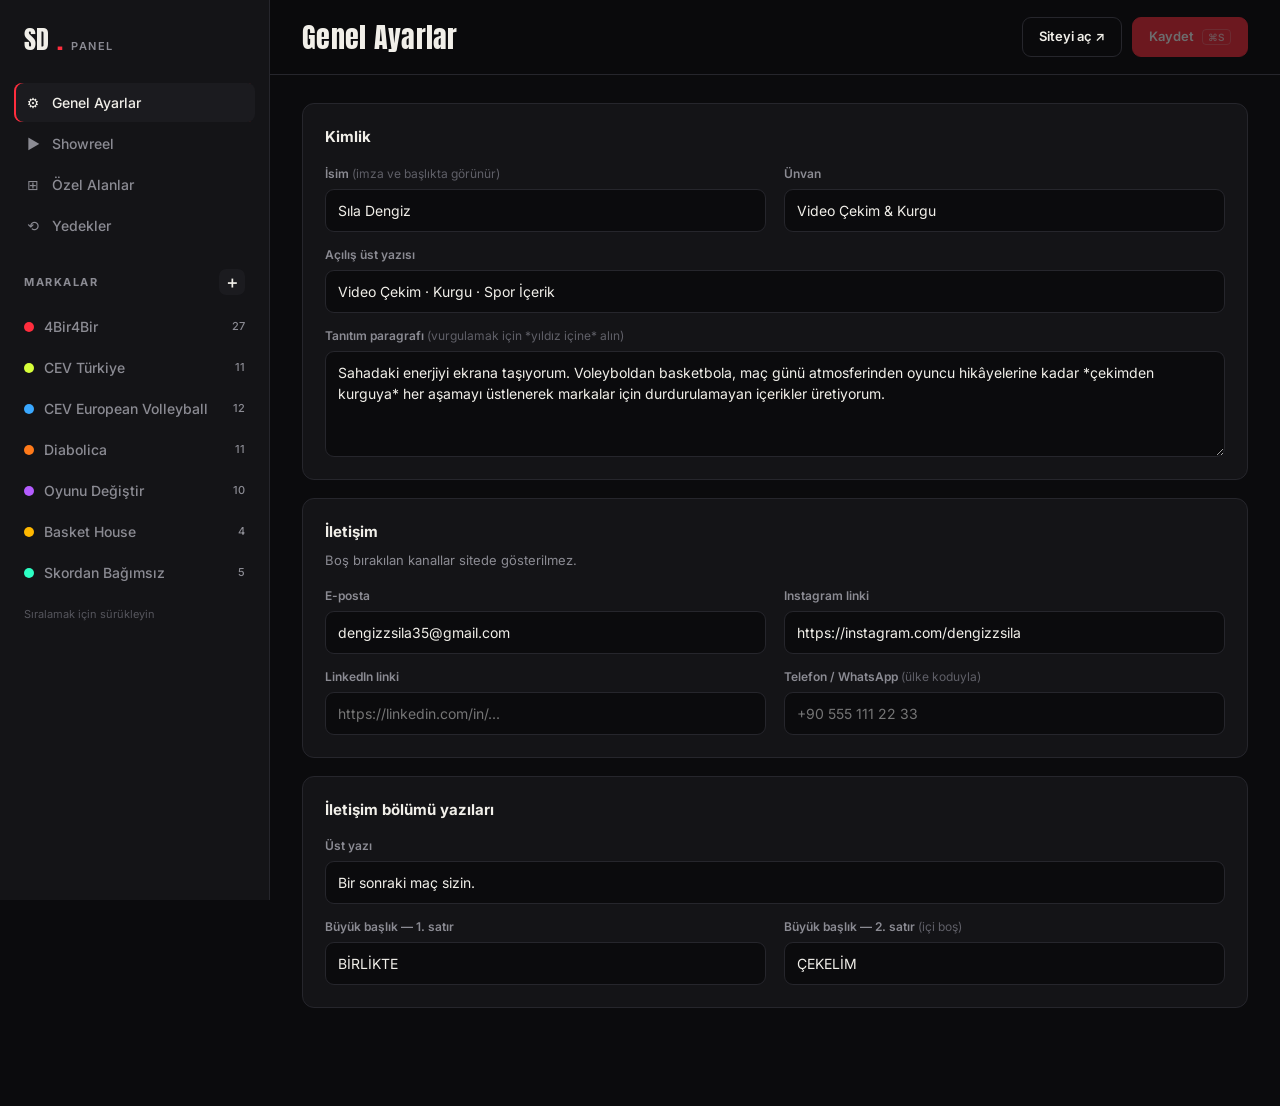
==== admin/index.html @ 3c4932ce "." ====
<!doctype html>
<html lang="tr">
<head>
  <meta charset="utf-8" />
  <meta name="viewport" content="width=device-width, initial-scale=1" />
  <title>Yönetim Paneli — Portfolyo</title>
  <link rel="preconnect" href="https://fonts.googleapis.com" />
  <link rel="preconnect" href="https://fonts.gstatic.com" crossorigin />
  <link href="https://fonts.googleapis.com/css2?family=Anton&family=Inter:wght@400;500;600;700&display=swap" rel="stylesheet" />
  <link rel="stylesheet" href="admin.css" />
</head>
<body>
  <aside class="side">
    <div class="side__brand">SD<i>.</i> <span>Panel</span></div>
    <nav class="side__nav">
      <button data-view="settings"><span>⚙</span> Genel Ayarlar</button>
      <button data-view="showreel"><span>▶</span> Showreel</button>
      <button data-view="fields"><span>⊞</span> Özel Alanlar</button>
      <button data-view="backups"><span>⟲</span> Yedekler</button>
    </nav>
    <div class="side__head">
      <span>Markalar</span>
      <button class="icon-btn" id="addBrand" title="Yeni marka ekle">＋</button>
    </div>
    <ul class="brand-list" id="brandList"></ul>
    <p class="side__hint">Sıralamak için sürükleyin</p>
  </aside>

  <div class="main">
    <header class="top">
      <h1 id="viewTitle">Yönetim Paneli</h1>
      <div class="top__actions">
        <span class="status" id="status"></span>
        <a class="btn btn--ghost" href="../" target="_blank">Siteyi aç ↗</a>
        <button class="btn btn--primary" id="saveBtn" disabled>Kaydet <kbd>⌘S</kbd></button>
      </div>
    </header>
    <section class="view" id="view"></section>
  </div>

  <div class="toast" id="toast"></div>
  <dialog class="dialog" id="dialog">
    <form method="dialog">
      <p id="dialogText"></p>
      <div class="dialog__actions">
        <button value="cancel" class="btn btn--ghost">Vazgeç</button>
        <button value="ok" class="btn btn--danger" id="dialogOk">Sil</button>
      </div>
    </form>
  </dialog>

  <script src="admin.js"></script>
</body>
</html>
---- admin/admin.css ----
:root {
  --bg: #0b0b0d; --panel: #141417; --panel2: #1b1b1f; --line: #26262c; --fg: #f1efe9; --mute: #8b8b93;
  --red: #ff2d3d; --ok: #2dd36f; --warn: #ffb800; --radius: 12px;
  --display: "Anton", Impact, sans-serif; --body: "Inter", system-ui, sans-serif;
}
* { box-sizing: border-box; margin: 0; padding: 0; }
body { background: var(--bg); color: var(--fg); font: 14px/1.5 var(--body); display: grid; grid-template-columns: 270px 1fr; min-height: 100vh; }
button, input, textarea, select { font: inherit; color: inherit; }
button { cursor: pointer; background: none; border: 0; }
a { color: inherit; text-decoration: none; }

/* Sidebar */
.side { background: var(--panel); border-right: 1px solid var(--line); padding: 20px 14px; display: flex; flex-direction: column; gap: 6px; position: sticky; top: 0; height: 100vh; overflow-y: auto; }
.side__brand { font-family: var(--display); font-size: 26px; padding: 0 10px 18px; display: flex; align-items: baseline; gap: 8px; }
.side__brand i { color: var(--red); font-style: normal; }
.side__brand span { font: 600 11px var(--body); letter-spacing: .14em; text-transform: uppercase; color: var(--mute); }
.side__nav { display: flex; flex-direction: column; gap: 2px; }
.side__nav button, .brand-list li { display: flex; align-items: center; gap: 10px; padding: 9px 10px; border-radius: 8px; text-align: left; color: var(--mute); font-weight: 500; }
.side__nav button span { width: 18px; text-align: center; }
.side__nav button:hover, .brand-list li:hover { background: var(--panel2); color: var(--fg); }
.side__nav button.active, .brand-list li.active { background: var(--panel2); color: var(--fg); box-shadow: inset 2px 0 0 var(--red); }
.side__head { display: flex; justify-content: space-between; align-items: center; padding: 18px 10px 6px; font-size: 11px; font-weight: 700; letter-spacing: .14em; text-transform: uppercase; color: var(--mute); }
.brand-list { list-style: none; display: flex; flex-direction: column; gap: 2px; }
.brand-list li { cursor: pointer; user-select: none; }
.brand-list li .sw { width: 10px; height: 10px; border-radius: 50%; flex: none; }
.brand-list li .nm { flex: 1; overflow: hidden; text-overflow: ellipsis; white-space: nowrap; }
.brand-list li .ct { font-size: 11px; color: var(--mute); }
.brand-list li.hidden .nm { text-decoration: line-through; opacity: .5; }
.brand-list li.drag-over { box-shadow: inset 0 2px 0 var(--red); }
.side__hint { font-size: 11px; color: #55555c; padding: 8px 10px; }
.icon-btn { width: 26px; height: 26px; border-radius: 7px; background: var(--panel2); color: var(--fg); font-size: 16px; line-height: 1; }
.icon-btn:hover { background: var(--red); }

/* Top */
.main { min-width: 0; }
.top { position: sticky; top: 0; z-index: 5; display: flex; justify-content: space-between; align-items: center; gap: 16px; padding: 16px 32px; background: #0b0b0dee; backdrop-filter: blur(8px); border-bottom: 1px solid var(--line); }
.top h1 { font-family: var(--display); font-weight: 400; font-size: 28px; letter-spacing: .01em; }
.top__actions { display: flex; align-items: center; gap: 10px; }
.status { font-size: 12px; color: var(--mute); }
.status.dirty { color: var(--warn); }
.status.saved { color: var(--ok); }
.btn { display: inline-flex; align-items: center; gap: 8px; padding: 9px 16px; border-radius: 9px; font-weight: 600; font-size: 13px; border: 1px solid var(--line); background: var(--panel2); }
.btn:hover { border-color: #3a3a42; }
.btn--primary { background: var(--red); border-color: var(--red); color: #fff; }
.btn--primary:disabled { opacity: .4; cursor: default; }
.btn--ghost { background: transparent; }
.btn--danger { background: transparent; color: var(--red); border-color: #ff2d3d55; }
.btn--danger:hover { background: var(--red); color: #fff; }
.btn--sm { padding: 6px 11px; font-size: 12px; }
kbd { font: 600 10px var(--body); opacity: .7; border: 1px solid #ffffff55; padding: 1px 5px; border-radius: 4px; }

/* View */
.view { padding: 28px 32px 80px; max-width: 1100px; }
.card { background: var(--panel); border: 1px solid var(--line); border-radius: var(--radius); padding: 22px; margin-bottom: 18px; }
.card__head { display: flex; justify-content: space-between; align-items: center; gap: 12px; margin-bottom: 16px; }
.card h2 { font-size: 15px; font-weight: 700; }
.card h2 small { font-weight: 500; color: var(--mute); margin-left: 6px; }
.card p.desc { color: var(--mute); font-size: 13px; margin: -8px 0 16px; }
.grid { display: grid; grid-template-columns: repeat(2, 1fr); gap: 14px 18px; }
.grid .full { grid-column: 1 / -1; }
.field { display: flex; flex-direction: column; gap: 6px; }
.field > span { font-size: 12px; font-weight: 600; color: var(--mute); }
.field > span em { font-style: normal; font-weight: 400; color: #5f5f67; }
input[type=text], input[type=url], input[type=email], input[type=tel], input[type=number], input[type=date], textarea, select {
  width: 100%; background: var(--bg); border: 1px solid var(--line); border-radius: 9px; padding: 10px 12px; outline: none; transition: border-color .15s;
}
input:focus, textarea:focus, select:focus { border-color: var(--red); }
textarea { resize: vertical; min-height: 90px; }
.color { display: flex; gap: 8px; align-items: center; }
.color input[type=color] { width: 44px; height: 40px; border: 1px solid var(--line); border-radius: 9px; background: var(--bg); padding: 3px; cursor: pointer; }
.swatches { display: flex; gap: 6px; flex-wrap: wrap; }
.swatches button { width: 22px; height: 22px; border-radius: 50%; border: 2px solid transparent; }
.swatches button:hover { border-color: #fff; }
.switch { display: inline-flex; align-items: center; gap: 10px; cursor: pointer; font-weight: 500; }
.switch input { appearance: none; width: 38px; height: 22px; border-radius: 99px; background: #333; position: relative; cursor: pointer; transition: background .2s; flex: none; }
.switch input::after { content: ""; position: absolute; width: 16px; height: 16px; border-radius: 50%; background: #fff; top: 3px; left: 3px; transition: left .2s; }
.switch input:checked { background: var(--ok); }
.switch input:checked::after { left: 19px; }

/* Media lists */
.adder { display: flex; gap: 10px; margin-bottom: 16px; }
.adder textarea { min-height: 44px; height: 44px; }
.media { display: grid; gap: 12px; }
.media--yt { grid-template-columns: repeat(auto-fill, minmax(190px, 1fr)); }
.media--reel { grid-template-columns: repeat(auto-fill, minmax(120px, 1fr)); }
.item { position: relative; border-radius: 10px; overflow: hidden; background: var(--panel2); border: 1px solid var(--line); cursor: grab; }
.item.dragging { opacity: .35; }
.item.drag-over { outline: 2px solid var(--red); }
.item img { width: 100%; aspect-ratio: 16/9; object-fit: cover; display: block; pointer-events: none; }
.item--reel { aspect-ratio: 9/16; display: flex; flex-direction: column; justify-content: space-between; padding: 10px; background: linear-gradient(160deg, #24242a, #121215); }
.item--reel .no { font-family: var(--display); font-size: 30px; line-height: 1; color: #ffffff33; }
.item--reel .id { font-size: 11px; font-family: ui-monospace, monospace; word-break: break-all; color: var(--mute); }
.item--reel .ig { font-size: 11px; font-weight: 600; color: var(--fg); }
.item--reel .ig:hover { color: var(--red); }
.item .bar { display: flex; justify-content: space-between; align-items: center; padding: 6px 8px; font-size: 11px; color: var(--mute); font-family: ui-monospace, monospace; }
.item .x { position: absolute; top: 6px; right: 6px; width: 24px; height: 24px; border-radius: 50%; background: #000a; color: #fff; font-size: 12px; opacity: 0; transition: opacity .15s; }
.item:hover .x { opacity: 1; }
.item .x:hover { background: var(--red); }
.item .pos { position: absolute; top: 6px; left: 6px; font: 700 10px var(--body); background: #000a; padding: 2px 7px; border-radius: 99px; }
.empty { color: var(--mute); font-size: 13px; padding: 26px; text-align: center; border: 1px dashed var(--line); border-radius: 10px; }

/* Fields table */
.rows { display: flex; flex-direction: column; gap: 10px; }
.row { display: grid; grid-template-columns: 22px 1.2fr 1fr 150px auto auto; gap: 10px; align-items: center; background: var(--panel2); border: 1px solid var(--line); border-radius: 10px; padding: 10px 12px; }
.row .handle { cursor: grab; color: var(--mute); text-align: center; }
.row.drag-over { outline: 2px solid var(--red); }
.row code { font-size: 11px; color: var(--mute); }

.danger-zone { border-color: #ff2d3d44; }
.backups li { display: flex; justify-content: space-between; align-items: center; padding: 10px 0; border-bottom: 1px solid var(--line); list-style: none; }

/* Toast + dialog */
.toast { position: fixed; bottom: 24px; left: 50%; transform: translate(-50%, 30px); opacity: 0; background: var(--fg); color: #000; font-weight: 600; padding: 12px 20px; border-radius: 10px; transition: all .3s; pointer-events: none; z-index: 20; }
.toast.show { opacity: 1; transform: translate(-50%, 0); }
.toast.err { background: var(--red); color: #fff; }
.dialog { margin: auto; background: var(--panel); color: var(--fg); border: 1px solid var(--line); border-radius: 14px; padding: 24px; width: min(420px, 92vw); }
.dialog::backdrop { background: #000b; }
.dialog p { margin-bottom: 20px; }
.dialog__actions { display: flex; justify-content: flex-end; gap: 10px; }

@media (max-width: 860px) {
  body { grid-template-columns: 1fr; }
  .side { position: static; height: auto; }
  .grid { grid-template-columns: 1fr; }
  .row { grid-template-columns: 1fr 1fr; }
  .view, .top { padding-left: 16px; padding-right: 16px; }
}
.row--clip { grid-template-columns: 22px 120px 1.3fr 1fr 110px auto; }
.clip__thumb { width: 120px; aspect-ratio: 16/9; object-fit: cover; border-radius: 6px; display: block; }
@media (max-width: 860px) { .row--clip { grid-template-columns: 1fr 1fr; } }
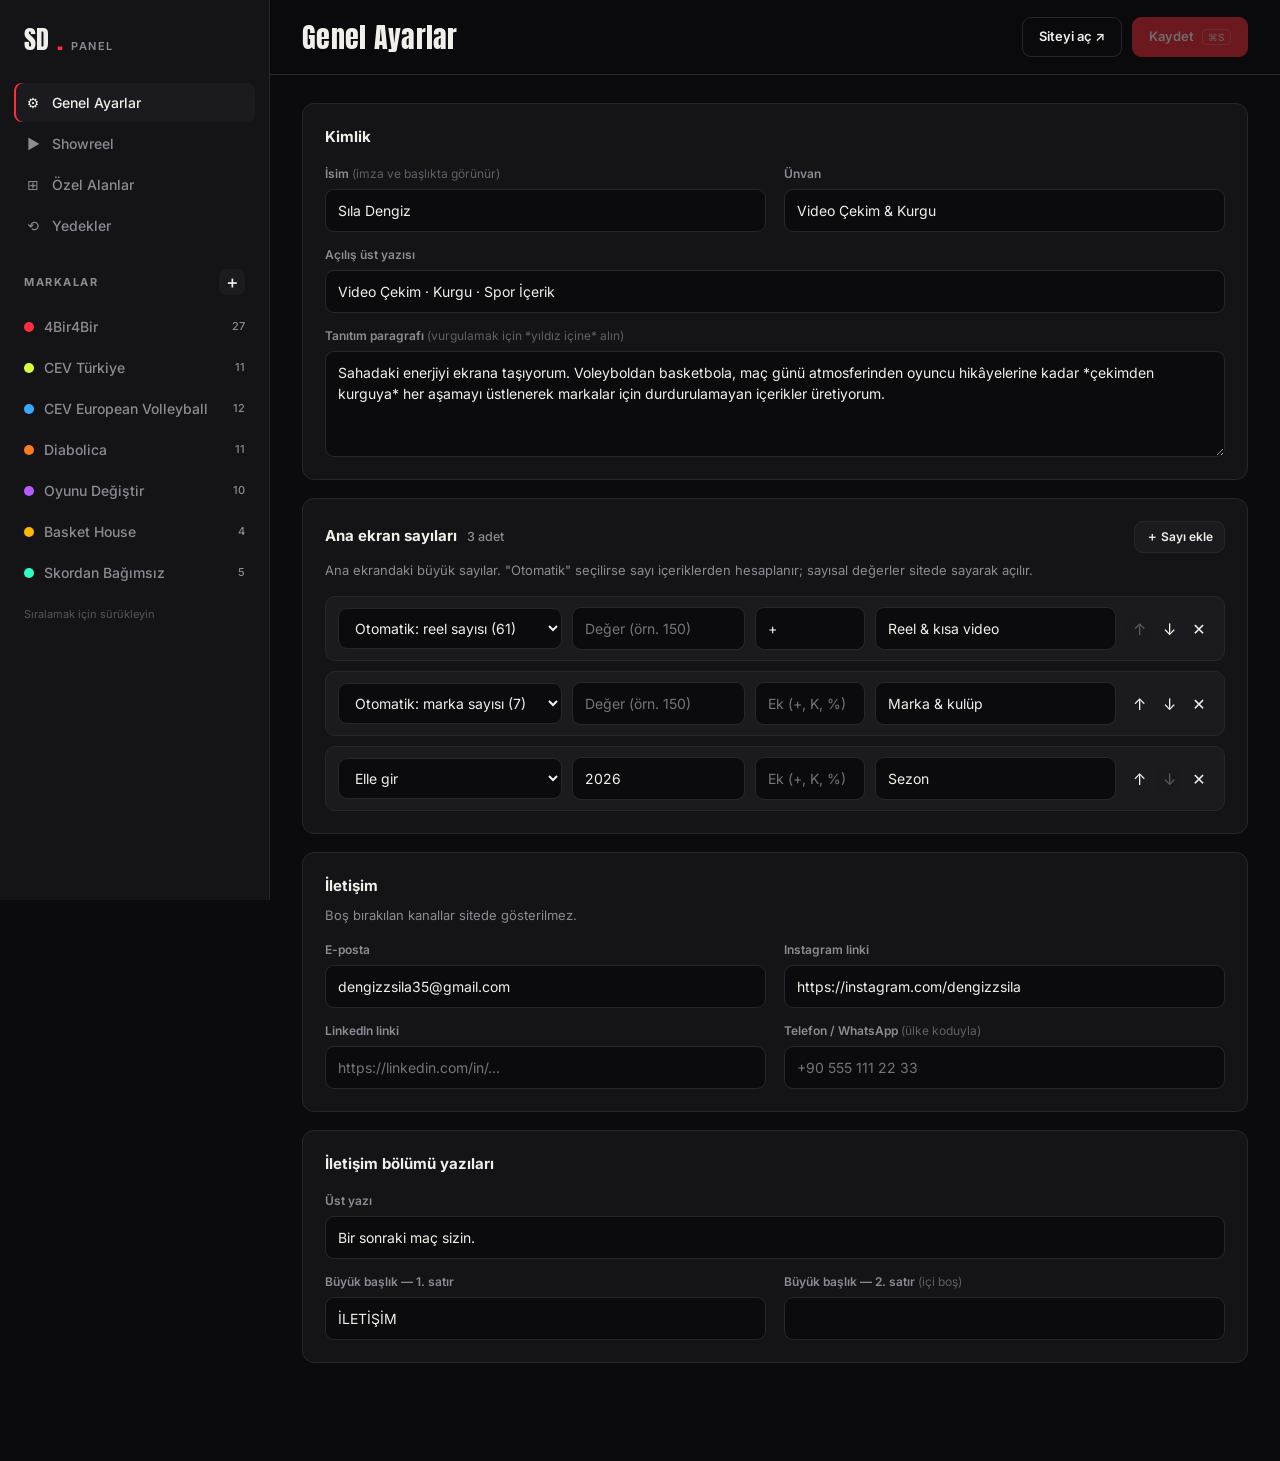
==== commit 287ce8d3: "." ====
--- a/admin/index.html
+++ b/admin/index.html
@@ -7,7 +7,7 @@
   <link rel="preconnect" href="https://fonts.googleapis.com" />
   <link rel="preconnect" href="https://fonts.gstatic.com" crossorigin />
   <link href="https://fonts.googleapis.com/css2?family=Anton&family=Inter:wght@400;500;600;700&display=swap" rel="stylesheet" />
-  <link rel="stylesheet" href="admin.css" />
+  <link rel="stylesheet" href="/admin/admin.css" />
 </head>
 <body>
   <aside class="side">
@@ -31,7 +31,7 @@
       <h1 id="viewTitle">Yönetim Paneli</h1>
       <div class="top__actions">
         <span class="status" id="status"></span>
-        <a class="btn btn--ghost" href="../" target="_blank">Siteyi aç ↗</a>
+        <a class="btn btn--ghost" href="/" target="_blank">Siteyi aç ↗</a>
         <button class="btn btn--primary" id="saveBtn" disabled>Kaydet <kbd>⌘S</kbd></button>
       </div>
     </header>
@@ -49,6 +49,6 @@
     </form>
   </dialog>
 
-  <script src="admin.js"></script>
+  <script src="/admin/admin.js"></script>
 </body>
 </html>
--- a/admin/admin.css
+++ b/admin/admin.css
@@ -128,3 +128,14 @@
 .row--clip { grid-template-columns: 22px 120px 1.3fr 1fr 110px auto; }
 .clip__thumb { width: 120px; aspect-ratio: 16/9; object-fit: cover; border-radius: 6px; display: block; }
 @media (max-width: 860px) { .row--clip { grid-template-columns: 1fr 1fr; } }
+.row--stat { grid-template-columns: 1.3fr 1fr 110px 1.4fr auto; }
+.icon-btn:disabled { opacity: .3; cursor: default; background: var(--panel2); }
+@media (max-width: 860px) { .row--stat { grid-template-columns: 1fr 1fr; } }
+.logo-up { display: flex; align-items: center; gap: 12px; }
+.logo-up__prev { width: 72px; height: 72px; border-radius: 50%; background: #fff; display: grid; place-items: center; overflow: hidden; border: 1px solid var(--line); }
+.logo-up__prev img { width: 78%; height: 78%; object-fit: contain; }
+.logo-up__prev i { font-size: 10px; color: #777; font-style: normal; }
+.sr-prev { margin-bottom: 16px; border: 1px solid var(--line); border-radius: 10px; overflow: hidden; background: #000; max-width: 640px; }
+.sr-prev__frame { aspect-ratio: 16/9; }
+.sr-prev__frame iframe { width: 100%; height: 100%; border: 0; display: block; }
+.sr-prev__bar { display: flex; justify-content: space-between; align-items: center; padding: 8px 12px; background: var(--panel2); font-size: 12px; color: var(--mute); }
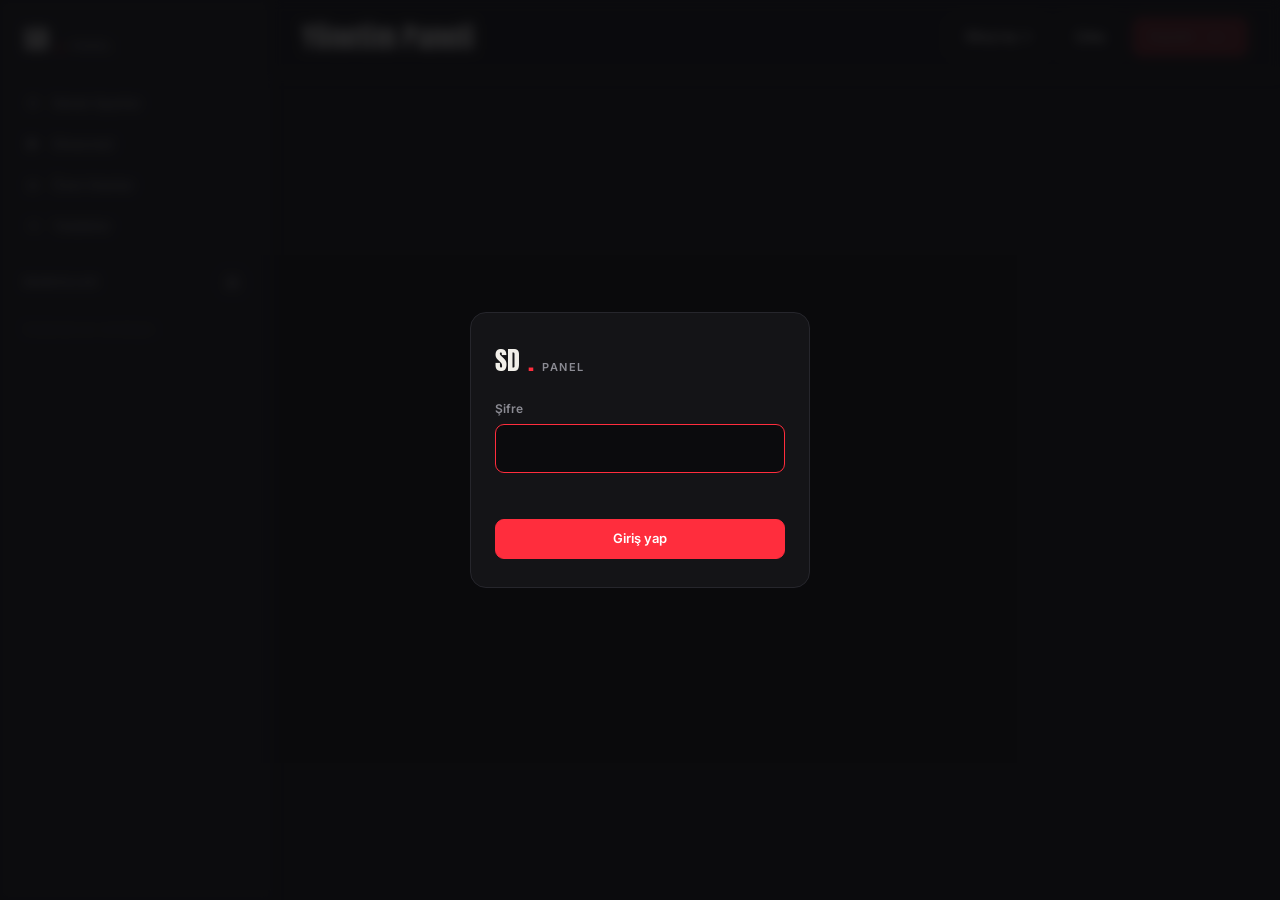
==== commit b48768cb: "." ====
--- a/admin/index.html
+++ b/admin/index.html
@@ -7,7 +7,7 @@
   <link rel="preconnect" href="https://fonts.googleapis.com" />
   <link rel="preconnect" href="https://fonts.gstatic.com" crossorigin />
   <link href="https://fonts.googleapis.com/css2?family=Anton&family=Inter:wght@400;500;600;700&display=swap" rel="stylesheet" />
-  <link rel="stylesheet" href="/admin/admin.css" />
+  <link rel="stylesheet" href="/admin/admin.css?v=4" />
 </head>
 <body>
   <aside class="side">
@@ -32,6 +32,7 @@
       <div class="top__actions">
         <span class="status" id="status"></span>
         <a class="btn btn--ghost" href="/" target="_blank">Siteyi aç ↗</a>
+        <button class="btn btn--ghost" id="logoutBtn" title="Çıkış yap">Çıkış</button>
         <button class="btn btn--primary" id="saveBtn" disabled>Kaydet <kbd>⌘S</kbd></button>
       </div>
     </header>
@@ -49,6 +50,6 @@
     </form>
   </dialog>
 
-  <script src="/admin/admin.js"></script>
+  <script src="/admin/admin.js?v=3"></script>
 </body>
 </html>
--- a/admin/admin.css
+++ b/admin/admin.css
@@ -61,7 +61,7 @@
 .field { display: flex; flex-direction: column; gap: 6px; }
 .field > span { font-size: 12px; font-weight: 600; color: var(--mute); }
 .field > span em { font-style: normal; font-weight: 400; color: #5f5f67; }
-input[type=text], input[type=url], input[type=email], input[type=tel], input[type=number], input[type=date], textarea, select {
+input[type=text], input[type=password], input[type=url], input[type=email], input[type=tel], input[type=number], input[type=date], textarea, select {
   width: 100%; background: var(--bg); border: 1px solid var(--line); border-radius: 9px; padding: 10px 12px; outline: none; transition: border-color .15s;
 }
 input:focus, textarea:focus, select:focus { border-color: var(--red); }
@@ -139,3 +139,14 @@
 .sr-prev__frame { aspect-ratio: 16/9; }
 .sr-prev__frame iframe { width: 100%; height: 100%; border: 0; display: block; }
 .sr-prev__bar { display: flex; justify-content: space-between; align-items: center; padding: 8px 12px; background: var(--panel2); font-size: 12px; color: var(--mute); }
+
+/* Giriş ekranı */
+body.locked > .side, body.locked > .main { filter: blur(6px); pointer-events: none; user-select: none; }
+.login { position: fixed; inset: 0; z-index: 50; display: grid; place-items: center; background: #0b0b0dd9; padding: 16px; }
+.login__box { width: min(340px, 100%); background: var(--panel); border: 1px solid var(--line); border-radius: 16px; padding: 28px 24px; display: flex; flex-direction: column; gap: 14px; }
+.login__box .side__brand { padding: 0 0 6px; }
+.login__box input { font-size: 18px; letter-spacing: .3em; text-align: center; }
+.login__err { color: var(--red); font-size: 13px; min-height: 18px; }
+.login__box .btn { justify-content: center; }
+.logo-up { flex-wrap: wrap; }
+.logo-up__prev.is-cover img { width: 100%; height: 100%; object-fit: cover; }
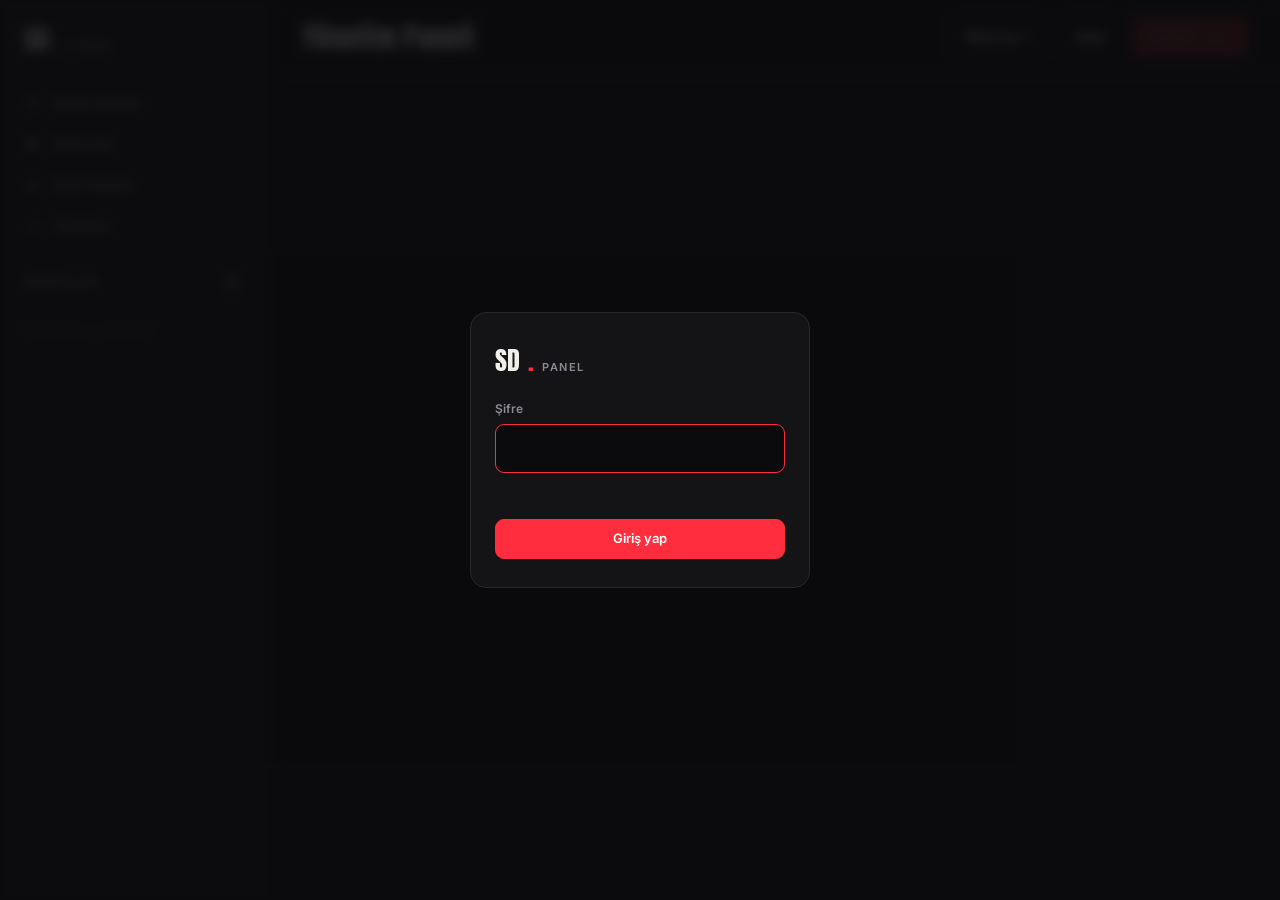
==== commit b7ef3e02: "." ====
--- a/admin/index.html
+++ b/admin/index.html
@@ -50,6 +50,6 @@
     </form>
   </dialog>
 
-  <script src="/admin/admin.js?v=3"></script>
+  <script src="/admin/admin.js?v=4"></script>
 </body>
 </html>
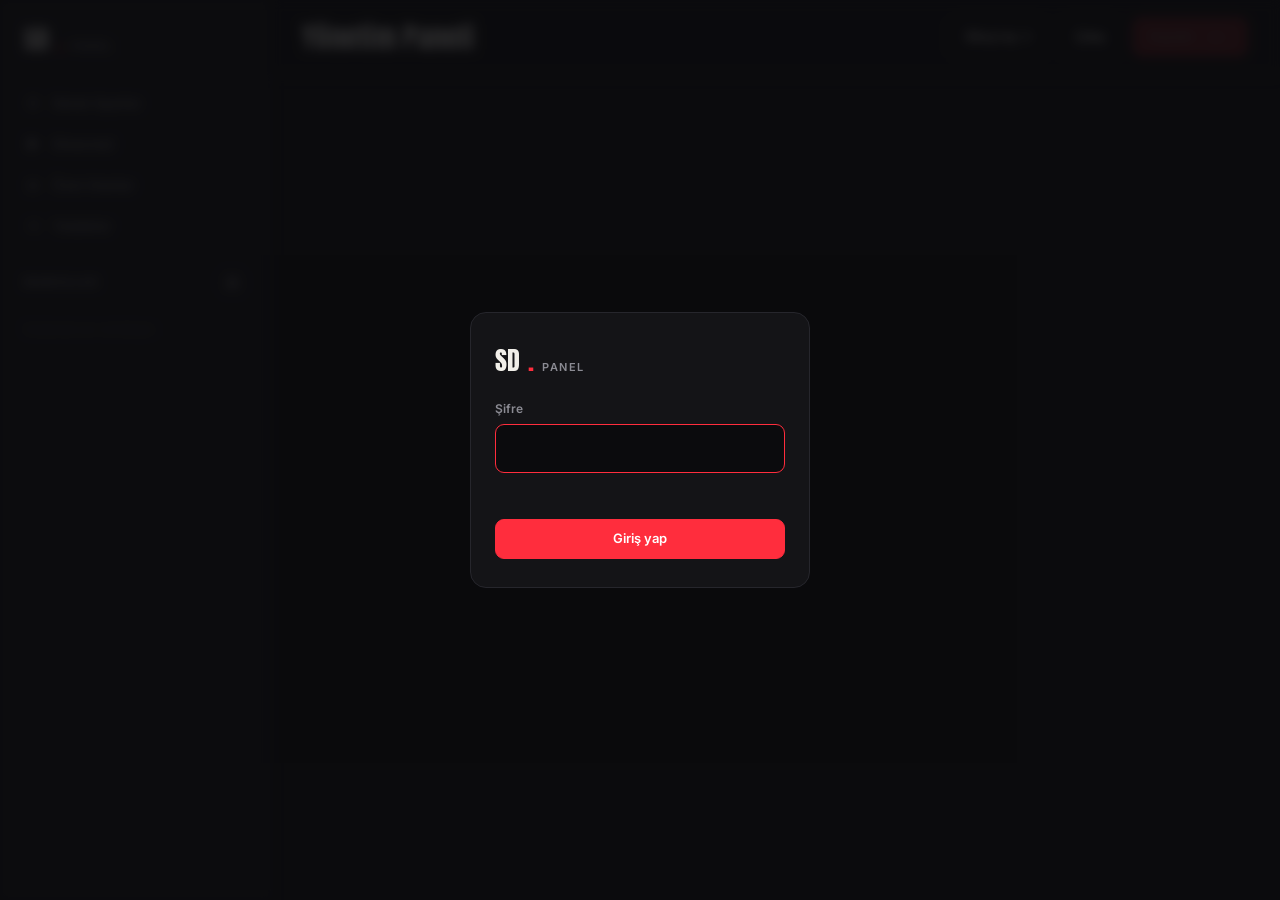
==== commit 56e27796: "." ====
--- a/admin/index.html
+++ b/admin/index.html
@@ -50,6 +50,7 @@
     </form>
   </dialog>
 
-  <script src="/admin/admin.js?v=4"></script>
+  <script src="/admin/static-backend.js?v=1"></script>
+  <script src="/admin/admin.js?v=5"></script>
 </body>
 </html>
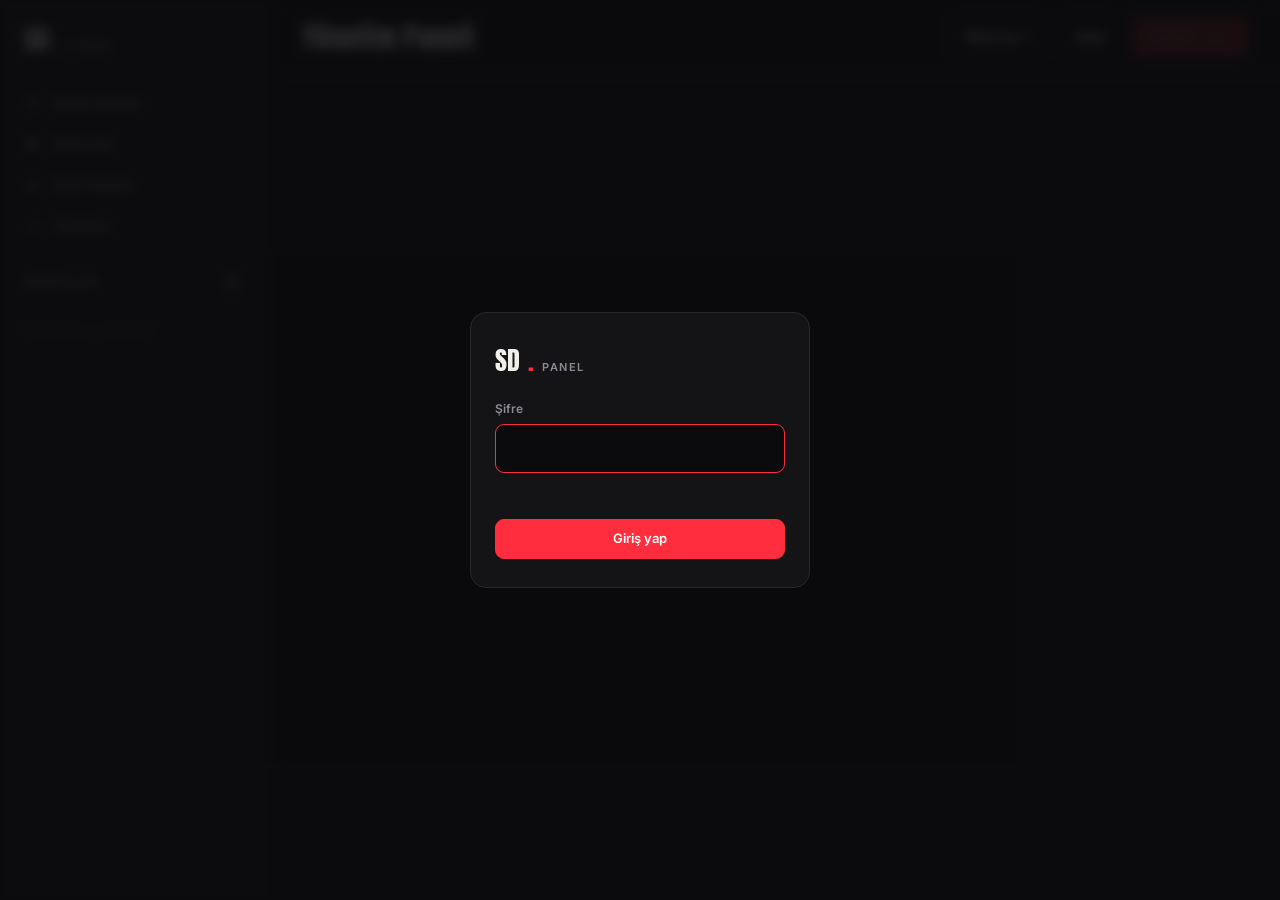
==== commit 55cf3c0e: "." ====
--- a/admin/index.html
+++ b/admin/index.html
@@ -7,7 +7,7 @@
   <link rel="preconnect" href="https://fonts.googleapis.com" />
   <link rel="preconnect" href="https://fonts.gstatic.com" crossorigin />
   <link href="https://fonts.googleapis.com/css2?family=Anton&family=Inter:wght@400;500;600;700&display=swap" rel="stylesheet" />
-  <link rel="stylesheet" href="/admin/admin.css?v=4" />
+  <link rel="stylesheet" href="/admin/admin.css?v=5" />
 </head>
 <body>
   <aside class="side">
@@ -50,7 +50,7 @@
     </form>
   </dialog>
 
-  <script src="/admin/static-backend.js?v=1"></script>
-  <script src="/admin/admin.js?v=5"></script>
+  <script src="/admin/static-backend.js?v=2"></script>
+  <script src="/admin/admin.js?v=7"></script>
 </body>
 </html>
--- a/admin/admin.css
+++ b/admin/admin.css
@@ -150,3 +150,8 @@
 .login__box .btn { justify-content: center; }
 .logo-up { flex-wrap: wrap; }
 .logo-up__prev.is-cover img { width: 100%; height: 100%; object-fit: cover; }
+.webnote { margin: 16px 32px 0; padding: 12px 16px; border: 1px solid #ffb80055; background: #ffb80012; border-radius: 10px; font-size: 13px; color: var(--fg); max-width: 1036px; }
+.webnote b { color: var(--warn); margin-right: 6px; }
+.webnote code { background: #0006; padding: 1px 6px; border-radius: 4px; }
+.webnote em { color: var(--warn); font-style: normal; }
+@media (max-width: 860px) { .webnote { margin: 12px 16px 0; } }
